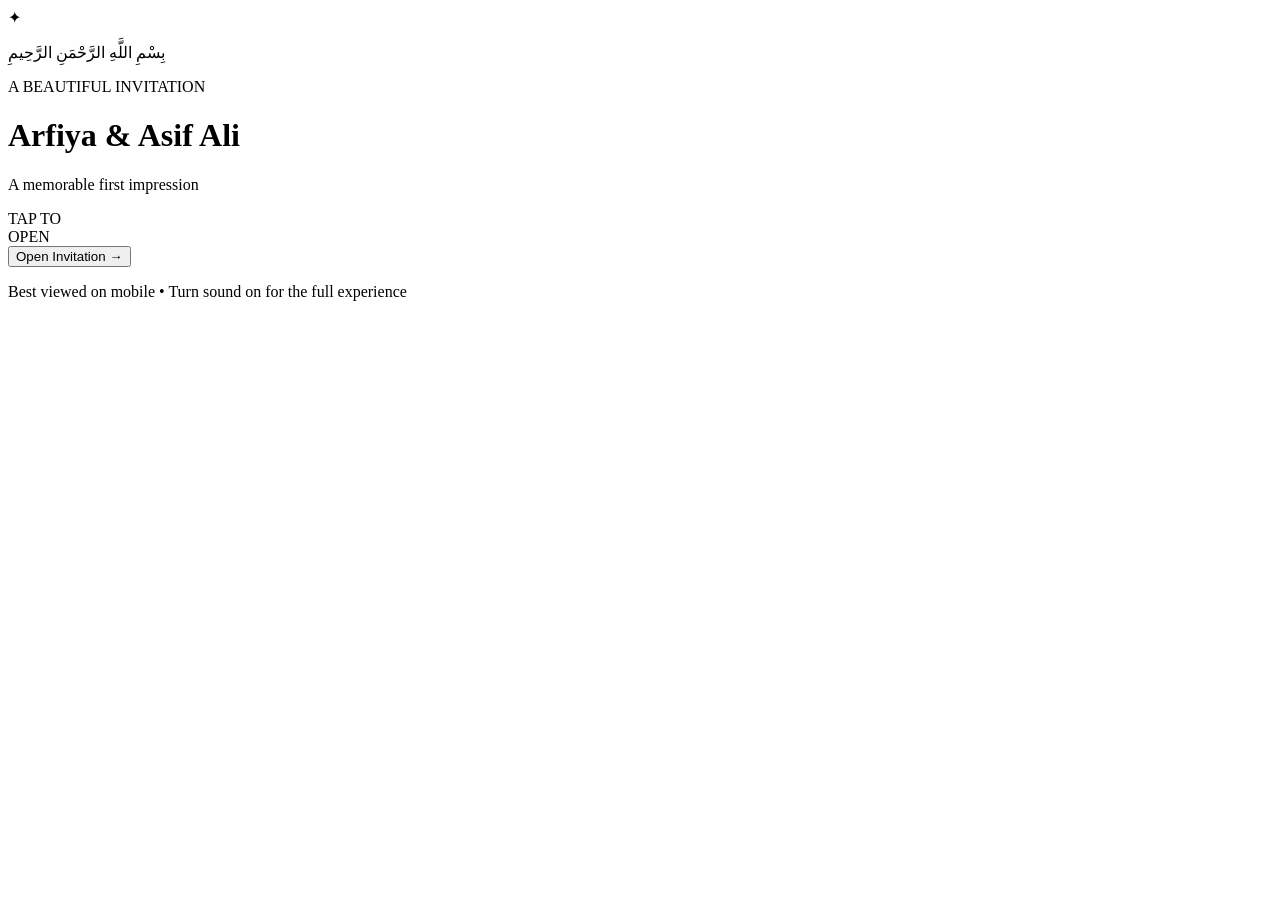
==== index.html @ 5c0d8fe0 "Add files via upload" ====
<!doctype html><html lang="en"><head><meta charset="utf-8"><meta name="viewport" content="width=device-width,initial-scale=1,viewport-fit=cover"><title>Arfiya & Asif Ali — Invitation</title><link rel="stylesheet" href="assets/css/style.css"><link rel="stylesheet" href="assets/css/responsive.css"></head><body class="paper-bg"><main class="screen cover-screen"><div class="ornament top">✦</div><p class="arabic">بِسْمِ اللَّهِ الرَّحْمَنِ الرَّحِيمِ</p><p class="eyebrow">A BEAUTIFUL INVITATION</p><h1 class="script">Arfiya <span>&amp;</span> Asif Ali</h1><p class="subtle">A memorable first impression</p><div class="envelope" id="envelope"><div class="seal">TAP TO<br>OPEN</div><div class="ribbon"></div></div><button class="primary" data-next="couple.html">Open Invitation <span>→</span></button><p class="tiny">Best viewed on mobile • Turn sound on for the full experience</p></main><script src="assets/js/app.js"></script></body></html>
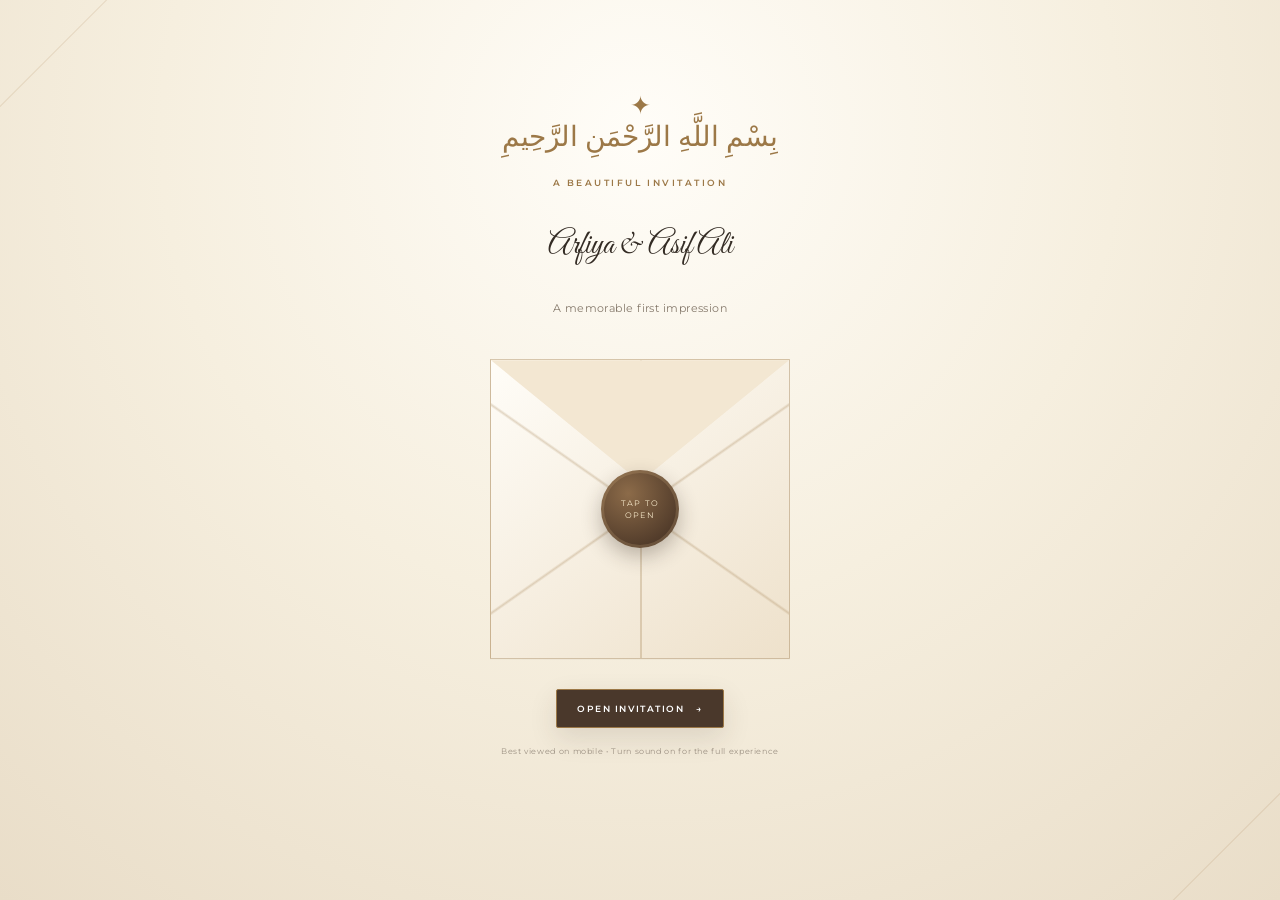
==== commit 008f8364: "Fix duplicate stylesheet link in index.html Removed duplicate stylesheet link in the head section." ====
--- a/index.html
+++ b/index.html
@@ -1 +1 @@
-<!doctype html><html lang="en"><head><meta charset="utf-8"><meta name="viewport" content="width=device-width,initial-scale=1,viewport-fit=cover"><title>Arfiya & Asif Ali — Invitation</title><link rel="stylesheet" href="assets/css/style.css"><link rel="stylesheet" href="assets/css/responsive.css"></head><body class="paper-bg"><main class="screen cover-screen"><div class="ornament top">✦</div><p class="arabic">بِسْمِ اللَّهِ الرَّحْمَنِ الرَّحِيمِ</p><p class="eyebrow">A BEAUTIFUL INVITATION</p><h1 class="script">Arfiya <span>&amp;</span> Asif Ali</h1><p class="subtle">A memorable first impression</p><div class="envelope" id="envelope"><div class="seal">TAP TO<br>OPEN</div><div class="ribbon"></div></div><button class="primary" data-next="couple.html">Open Invitation <span>→</span></button><p class="tiny">Best viewed on mobile • Turn sound on for the full experience</p></main><script src="assets/js/app.js"></script></body></html>
+<!doctype html><html lang="en"><head><meta charset="utf-8"><meta name="viewport" content="width=device-width,initial-scale=1,viewport-fit=cover"><title>Arfiya & Asif Ali — Invitation</title><link rel="stylesheet" href="assets/css/style.css"><link rel="stylesheet" href="assets/css/style.css"></head><body class="paper-bg"><main class="screen cover-screen"><div class="ornament top">✦</div><p class="arabic">بِسْمِ اللَّهِ الرَّحْمَنِ الرَّحِيمِ</p><p class="eyebrow">A BEAUTIFUL INVITATION</p><h1 class="script">Arfiya <span>&amp;</span> Asif Ali</h1><p class="subtle">A memorable first impression</p><div class="envelope" id="envelope"><div class="seal">TAP TO<br>OPEN</div><div class="ribbon"></div></div><button class="primary" data-next="couple.html">Open Invitation <span>→</span></button><p class="tiny">Best viewed on mobile • Turn sound on for the full experience</p></main><script src="assets/js/app.js"></script></body></html>
--- a/assets/css/style.css
+++ b/assets/css/style.css
@@ -0,0 +1,2 @@
+@import url('https://fonts.googleapis.com/css2?family=Cormorant+Garamond:wght@400;500;600;700&family=Great+Vibes&family=Montserrat:wght@400;500;600&display=swap');
+:root{--cream:#f7f0e2;--paper:#fbf7ed;--ink:#332b24;--muted:#85796b;--gold:#9c7847;--gold2:#c7a56e;--brown:#4a382b;--line:rgba(156,120,71,.32)}*{box-sizing:border-box}html,body{margin:0;min-height:100%;font-family:Montserrat,sans-serif;color:var(--ink);background:var(--cream)}body{overflow-x:hidden}.screen{min-height:100svh;width:100%;position:relative;display:flex;flex-direction:column;align-items:center;justify-content:center;text-align:center;padding:42px 20px 88px;overflow:hidden}.paper-bg{background:radial-gradient(circle at 50% 15%,#fffdf8 0,#f6efdf 48%,#e9ddc8 100%)}.cream{background:#f4ecdd}.dark{background:radial-gradient(circle at 50% 0,#69533c 0,#3b3027 55%,#251f1a 100%);color:#fff}.closing-bg{background:linear-gradient(140deg,#f0e4cf,#fbf7ee 50%,#e8d8bd)}.arabic{font:28px serif;color:var(--gold);margin:0 0 24px}.arabic-small{font:22px serif;color:var(--gold);margin-top:26px}.eyebrow{font-size:9px;letter-spacing:.28em;font-weight:600;color:var(--gold);margin:0 0 14px}.light{color:#d9c8ab}.serif{font-family:'Cormorant Garamond',serif;font-weight:500}.script{font-family:'Great Vibes',cursive;font-weight:400}.script span{font-family:'Cormorant Garamond',serif;font-style:italic}.big{font-size:clamp(62px,16vw,108px);line-height:.9;margin:8px 0 22px}.huge{font-size:clamp(65px,17vw,130px);line-height:.9}.subtle{font-size:11px;color:var(--muted);line-height:1.8;letter-spacing:.04em}.tiny{font-size:8px;color:#9b9082;letter-spacing:.08em;margin-top:18px}.date{font:600 24px 'Cormorant Garamond',serif;letter-spacing:.16em;color:var(--gold);margin:20px 0}.primary{display:inline-flex;align-items:center;justify-content:center;gap:12px;border:1px solid var(--gold);background:var(--brown);color:#fff;text-decoration:none;padding:13px 20px;border-radius:2px;text-transform:uppercase;font:600 9px Montserrat;letter-spacing:.16em;cursor:pointer;box-shadow:0 10px 28px rgba(60,43,30,.12);transition:.3s}.primary:hover{transform:translateY(-2px);background:#35271d}.cover-screen:before,.cover-screen:after{content:'';position:absolute;width:260px;height:260px;border:1px solid var(--line);transform:rotate(45deg);opacity:.55}.cover-screen:before{top:-170px;left:-170px}.cover-screen:after{bottom:-170px;right:-170px}.ornament{color:var(--gold);font-size:25px}.envelope{width:min(76vw,300px);height:300px;margin:30px 0;position:relative;background:linear-gradient(145deg,#fffdf8,#eee1cb);border:1px solid rgba(156,120,71,.45);box-shadow:0 25px 60px rgba(70,51,32,.16);clip-path:polygon(0 0,100% 0,100% 100%,0 100%)}.envelope:before{content:'';position:absolute;inset:0;background:linear-gradient(35deg,transparent 49.5%,rgba(156,120,71,.28) 50%,transparent 50.5%),linear-gradient(145deg,transparent 49.5%,rgba(156,120,71,.28) 50%,transparent 50.5%)}.envelope:after{content:'';position:absolute;left:0;right:0;top:0;height:52%;background:#f3e7d2;clip-path:polygon(0 0,100% 0,50% 78%);border-bottom:1px solid rgba(156,120,71,.28)}.seal{position:absolute;z-index:2;left:50%;top:50%;transform:translate(-50%,-50%);width:78px;height:78px;border-radius:50%;display:grid;place-items:center;background:radial-gradient(circle at 35% 30%,#8c6b49,#3c2a1f);color:#f7e9cb;font:8px Montserrat;letter-spacing:.15em;line-height:1.5;box-shadow:0 8px 20px rgba(50,35,25,.3),inset 0 0 0 3px rgba(219,187,133,.2)}.ribbon{position:absolute;left:50%;top:0;width:2px;height:100%;background:rgba(156,120,71,.28)}.hero-screen{background:radial-gradient(circle at 50% 35%,#fffaf0,#eee1ce 65%,#ddcdb2);isolation:isolate}.hero-screen:before,.hero-screen:after{content:'';position:absolute;width:340px;height:340px;border:1px solid rgba(156,120,71,.22);border-radius:50%;z-index:-1}.hero-screen:before{top:-190px;left:-180px}.hero-screen:after{bottom:-190px;right:-180px}.hero-art{height:125px;width:210px;position:relative;margin-bottom:20px}.swan{position:absolute;left:50%;top:30px;transform:translateX(-50%);font-size:86px;color:#d9c5a4;rotate:-15deg}.ring{position:absolute;right:25px;bottom:5px;font-size:45px;color:var(--gold2)}.line-flower{color:var(--gold);font-size:24px;margin:8px}.message-screen{justify-content:center}.photo-frame{width:min(90vw,470px);padding:60px 35px 45px;border:1px solid var(--line);background:linear-gradient(145deg,#fffdf8,#eee2cf);box-shadow:0 25px 65px rgba(66,48,32,.12);position:relative}.photo-frame:before{content:'';position:absolute;inset:10px;border:1px solid rgba(156,120,71,.17);pointer-events:none}.floral-corner{position:absolute;top:16px;left:20px;color:var(--gold);font-size:25px}.message-screen h2{font-size:47px;line-height:.95;margin:10px 0 20px}.message-screen .photo-frame>p:not(.eyebrow){font:16px/1.9 'Cormorant Garamond',serif;color:#65594d}.divider{color:var(--gold);margin:16px}.details-screen{background:linear-gradient(#f9f4e9,#eee3cf)}.title{font-size:clamp(48px,12vw,72px);margin:0 0 38px}.detail-list{width:min(92vw,600px);display:grid;gap:14px}.detail-list article{display:flex;align-items:center;text-align:left;padding:20px;border:1px solid var(--line);background:rgba(255,255,255,.4)}.icon{width:48px;color:var(--gold);font-size:26px}.detail-list b{display:block;font:600 24px 'Cormorant Garamond',serif}.detail-list small{display:block;color:var(--muted);font-size:10px;letter-spacing:.08em;margin-top:3px}.after-note{margin-top:25px;max-width:520px;color:var(--muted);font:15px/1.7 'Cormorant Garamond',serif}.after-note strong{display:block;color:var(--gold);font-size:20px}.reveal-screen{background:radial-gradient(circle at 50% 35%,#fffdf7,#eee1cf)}.heart-wrap{position:relative;width:190px;height:190px;display:grid;place-items:center;margin:5px 0 20px}.heart{border:0;background:transparent;color:#7c3e35;font-size:110px;line-height:1;cursor:pointer;filter:drop-shadow(0 12px 12px rgba(80,40,30,.15));animation:heartbeat 1.6s infinite}.spark{position:absolute;color:var(--gold);animation:float 2s infinite}.s1{left:5px;top:20px}.s2{right:8px;bottom:25px}.hidden-message{opacity:0;transform:translateY(10px);transition:.5s;font:21px/1.4 'Cormorant Garamond',serif;color:var(--muted);min-height:58px}.hidden-message.show{opacity:1;transform:none}.hidden-message strong{color:var(--gold);font-size:27px}.countdown-screen{background:radial-gradient(circle at 50% 25%,#796047,#3e3127 65%,#261f1a)}.light-text{color:#fff}.count-grid{width:min(94vw,680px);display:grid;grid-template-columns:repeat(4,1fr);border-top:1px solid rgba(255,255,255,.25);border-bottom:1px solid rgba(255,255,255,.25);margin:18px 0 35px}.count-grid div{padding:20px 5px;border-right:1px solid rgba(255,255,255,.13)}.count-grid div:last-child{border:0}.count-grid b{display:block;font:500 clamp(38px,9vw,68px) 'Cormorant Garamond',serif}.count-grid span{font-size:8px;letter-spacing:.18em;color:#cdbb9f}.quote-light{font:italic 22px 'Cormorant Garamond',serif;color:#e2d2b7}.quote-light small{font:10px Montserrat;letter-spacing:.12em}.events-screen{background:#faf5ea}.timeline{width:min(94vw,700px);text-align:left}.timeline article{display:grid;grid-template-columns:100px 24px 1fr;gap:16px;padding:25px 0;border-bottom:1px solid var(--line)}.time{font-size:9px;letter-spacing:.12em;color:var(--gold);text-align:right;padding-top:5px}.dot{width:11px;height:11px;border:1px solid var(--gold);border-radius:50%;margin:3px auto;position:relative}.dot:after{content:'';position:absolute;width:1px;height:90px;background:var(--line);top:10px;left:4px}.timeline article:last-child .dot:after{display:none}.timeline h2{font:600 30px 'Cormorant Garamond',serif;margin:0}.timeline p{font-size:11px;color:var(--muted);line-height:1.7;margin:4px 0}.venue-screen{background:linear-gradient(145deg,#f9f3e6,#eadcc6)}.map-card{width:min(94vw,680px);background:#fffaf0;border:1px solid var(--line);box-shadow:0 20px 50px rgba(63,46,30,.12)}.map-pattern{height:230px;background:radial-gradient(circle at 25% 30%,transparent 0 18%,rgba(156,120,71,.12) 18.5% 19%,transparent 19.5%),linear-gradient(25deg,transparent 48%,rgba(156,120,71,.13) 49% 50%,transparent 51%),linear-gradient(-20deg,transparent 48%,rgba(156,120,71,.10) 49% 50%,transparent 51%),#e9dfce;display:grid;place-items:center}.map-pattern span{font-size:55px;color:var(--gold)}.venue-copy{padding:35px 20px 45px}.venue-copy h1{font-size:45px;margin:0}.venue-copy p:not(.eyebrow){color:var(--muted);font-size:12px;margin:5px 0 25px}.rsvp-screen .max{max-width:500px}.rsvp-screen form{width:min(90vw,420px);display:grid;gap:12px;margin:22px 0}.rsvp-screen input,.rsvp-screen select{width:100%;padding:15px;border:1px solid var(--line);background:#fffaf0;color:var(--ink);font:12px Montserrat;outline:none}.success{margin-top:5px;color:var(--gold)!important}.closing-screen{background:radial-gradient(circle at 50% 30%,#fffdf8,#eee0ca);gap:6px}.pager{position:absolute;bottom:22px;left:0;right:0;display:flex;justify-content:center;gap:12px}.pager a{width:42px;height:34px;border:1px solid var(--line);display:grid;place-items:center;text-decoration:none;color:var(--gold);background:rgba(255,255,255,.38);font-size:18px;transition:.2s}.pager a:hover{background:var(--gold);color:#fff}.hidden{display:none!important}@keyframes heartbeat{0%,100%{transform:scale(1)}15%{transform:scale(1.12)}30%{transform:scale(1)}}@keyframes float{50%{transform:translateY(-9px) rotate(12deg)}}
--- a/assets/css/style.css
+++ b/assets/css/style.css
@@ -0,0 +1,2 @@
+@import url('https://fonts.googleapis.com/css2?family=Cormorant+Garamond:wght@400;500;600;700&family=Great+Vibes&family=Montserrat:wght@400;500;600&display=swap');
+:root{--cream:#f7f0e2;--paper:#fbf7ed;--ink:#332b24;--muted:#85796b;--gold:#9c7847;--gold2:#c7a56e;--brown:#4a382b;--line:rgba(156,120,71,.32)}*{box-sizing:border-box}html,body{margin:0;min-height:100%;font-family:Montserrat,sans-serif;color:var(--ink);background:var(--cream)}body{overflow-x:hidden}.screen{min-height:100svh;width:100%;position:relative;display:flex;flex-direction:column;align-items:center;justify-content:center;text-align:center;padding:42px 20px 88px;overflow:hidden}.paper-bg{background:radial-gradient(circle at 50% 15%,#fffdf8 0,#f6efdf 48%,#e9ddc8 100%)}.cream{background:#f4ecdd}.dark{background:radial-gradient(circle at 50% 0,#69533c 0,#3b3027 55%,#251f1a 100%);color:#fff}.closing-bg{background:linear-gradient(140deg,#f0e4cf,#fbf7ee 50%,#e8d8bd)}.arabic{font:28px serif;color:var(--gold);margin:0 0 24px}.arabic-small{font:22px serif;color:var(--gold);margin-top:26px}.eyebrow{font-size:9px;letter-spacing:.28em;font-weight:600;color:var(--gold);margin:0 0 14px}.light{color:#d9c8ab}.serif{font-family:'Cormorant Garamond',serif;font-weight:500}.script{font-family:'Great Vibes',cursive;font-weight:400}.script span{font-family:'Cormorant Garamond',serif;font-style:italic}.big{font-size:clamp(62px,16vw,108px);line-height:.9;margin:8px 0 22px}.huge{font-size:clamp(65px,17vw,130px);line-height:.9}.subtle{font-size:11px;color:var(--muted);line-height:1.8;letter-spacing:.04em}.tiny{font-size:8px;color:#9b9082;letter-spacing:.08em;margin-top:18px}.date{font:600 24px 'Cormorant Garamond',serif;letter-spacing:.16em;color:var(--gold);margin:20px 0}.primary{display:inline-flex;align-items:center;justify-content:center;gap:12px;border:1px solid var(--gold);background:var(--brown);color:#fff;text-decoration:none;padding:13px 20px;border-radius:2px;text-transform:uppercase;font:600 9px Montserrat;letter-spacing:.16em;cursor:pointer;box-shadow:0 10px 28px rgba(60,43,30,.12);transition:.3s}.primary:hover{transform:translateY(-2px);background:#35271d}.cover-screen:before,.cover-screen:after{content:'';position:absolute;width:260px;height:260px;border:1px solid var(--line);transform:rotate(45deg);opacity:.55}.cover-screen:before{top:-170px;left:-170px}.cover-screen:after{bottom:-170px;right:-170px}.ornament{color:var(--gold);font-size:25px}.envelope{width:min(76vw,300px);height:300px;margin:30px 0;position:relative;background:linear-gradient(145deg,#fffdf8,#eee1cb);border:1px solid rgba(156,120,71,.45);box-shadow:0 25px 60px rgba(70,51,32,.16);clip-path:polygon(0 0,100% 0,100% 100%,0 100%)}.envelope:before{content:'';position:absolute;inset:0;background:linear-gradient(35deg,transparent 49.5%,rgba(156,120,71,.28) 50%,transparent 50.5%),linear-gradient(145deg,transparent 49.5%,rgba(156,120,71,.28) 50%,transparent 50.5%)}.envelope:after{content:'';position:absolute;left:0;right:0;top:0;height:52%;background:#f3e7d2;clip-path:polygon(0 0,100% 0,50% 78%);border-bottom:1px solid rgba(156,120,71,.28)}.seal{position:absolute;z-index:2;left:50%;top:50%;transform:translate(-50%,-50%);width:78px;height:78px;border-radius:50%;display:grid;place-items:center;background:radial-gradient(circle at 35% 30%,#8c6b49,#3c2a1f);color:#f7e9cb;font:8px Montserrat;letter-spacing:.15em;line-height:1.5;box-shadow:0 8px 20px rgba(50,35,25,.3),inset 0 0 0 3px rgba(219,187,133,.2)}.ribbon{position:absolute;left:50%;top:0;width:2px;height:100%;background:rgba(156,120,71,.28)}.hero-screen{background:radial-gradient(circle at 50% 35%,#fffaf0,#eee1ce 65%,#ddcdb2);isolation:isolate}.hero-screen:before,.hero-screen:after{content:'';position:absolute;width:340px;height:340px;border:1px solid rgba(156,120,71,.22);border-radius:50%;z-index:-1}.hero-screen:before{top:-190px;left:-180px}.hero-screen:after{bottom:-190px;right:-180px}.hero-art{height:125px;width:210px;position:relative;margin-bottom:20px}.swan{position:absolute;left:50%;top:30px;transform:translateX(-50%);font-size:86px;color:#d9c5a4;rotate:-15deg}.ring{position:absolute;right:25px;bottom:5px;font-size:45px;color:var(--gold2)}.line-flower{color:var(--gold);font-size:24px;margin:8px}.message-screen{justify-content:center}.photo-frame{width:min(90vw,470px);padding:60px 35px 45px;border:1px solid var(--line);background:linear-gradient(145deg,#fffdf8,#eee2cf);box-shadow:0 25px 65px rgba(66,48,32,.12);position:relative}.photo-frame:before{content:'';position:absolute;inset:10px;border:1px solid rgba(156,120,71,.17);pointer-events:none}.floral-corner{position:absolute;top:16px;left:20px;color:var(--gold);font-size:25px}.message-screen h2{font-size:47px;line-height:.95;margin:10px 0 20px}.message-screen .photo-frame>p:not(.eyebrow){font:16px/1.9 'Cormorant Garamond',serif;color:#65594d}.divider{color:var(--gold);margin:16px}.details-screen{background:linear-gradient(#f9f4e9,#eee3cf)}.title{font-size:clamp(48px,12vw,72px);margin:0 0 38px}.detail-list{width:min(92vw,600px);display:grid;gap:14px}.detail-list article{display:flex;align-items:center;text-align:left;padding:20px;border:1px solid var(--line);background:rgba(255,255,255,.4)}.icon{width:48px;color:var(--gold);font-size:26px}.detail-list b{display:block;font:600 24px 'Cormorant Garamond',serif}.detail-list small{display:block;color:var(--muted);font-size:10px;letter-spacing:.08em;margin-top:3px}.after-note{margin-top:25px;max-width:520px;color:var(--muted);font:15px/1.7 'Cormorant Garamond',serif}.after-note strong{display:block;color:var(--gold);font-size:20px}.reveal-screen{background:radial-gradient(circle at 50% 35%,#fffdf7,#eee1cf)}.heart-wrap{position:relative;width:190px;height:190px;display:grid;place-items:center;margin:5px 0 20px}.heart{border:0;background:transparent;color:#7c3e35;font-size:110px;line-height:1;cursor:pointer;filter:drop-shadow(0 12px 12px rgba(80,40,30,.15));animation:heartbeat 1.6s infinite}.spark{position:absolute;color:var(--gold);animation:float 2s infinite}.s1{left:5px;top:20px}.s2{right:8px;bottom:25px}.hidden-message{opacity:0;transform:translateY(10px);transition:.5s;font:21px/1.4 'Cormorant Garamond',serif;color:var(--muted);min-height:58px}.hidden-message.show{opacity:1;transform:none}.hidden-message strong{color:var(--gold);font-size:27px}.countdown-screen{background:radial-gradient(circle at 50% 25%,#796047,#3e3127 65%,#261f1a)}.light-text{color:#fff}.count-grid{width:min(94vw,680px);display:grid;grid-template-columns:repeat(4,1fr);border-top:1px solid rgba(255,255,255,.25);border-bottom:1px solid rgba(255,255,255,.25);margin:18px 0 35px}.count-grid div{padding:20px 5px;border-right:1px solid rgba(255,255,255,.13)}.count-grid div:last-child{border:0}.count-grid b{display:block;font:500 clamp(38px,9vw,68px) 'Cormorant Garamond',serif}.count-grid span{font-size:8px;letter-spacing:.18em;color:#cdbb9f}.quote-light{font:italic 22px 'Cormorant Garamond',serif;color:#e2d2b7}.quote-light small{font:10px Montserrat;letter-spacing:.12em}.events-screen{background:#faf5ea}.timeline{width:min(94vw,700px);text-align:left}.timeline article{display:grid;grid-template-columns:100px 24px 1fr;gap:16px;padding:25px 0;border-bottom:1px solid var(--line)}.time{font-size:9px;letter-spacing:.12em;color:var(--gold);text-align:right;padding-top:5px}.dot{width:11px;height:11px;border:1px solid var(--gold);border-radius:50%;margin:3px auto;position:relative}.dot:after{content:'';position:absolute;width:1px;height:90px;background:var(--line);top:10px;left:4px}.timeline article:last-child .dot:after{display:none}.timeline h2{font:600 30px 'Cormorant Garamond',serif;margin:0}.timeline p{font-size:11px;color:var(--muted);line-height:1.7;margin:4px 0}.venue-screen{background:linear-gradient(145deg,#f9f3e6,#eadcc6)}.map-card{width:min(94vw,680px);background:#fffaf0;border:1px solid var(--line);box-shadow:0 20px 50px rgba(63,46,30,.12)}.map-pattern{height:230px;background:radial-gradient(circle at 25% 30%,transparent 0 18%,rgba(156,120,71,.12) 18.5% 19%,transparent 19.5%),linear-gradient(25deg,transparent 48%,rgba(156,120,71,.13) 49% 50%,transparent 51%),linear-gradient(-20deg,transparent 48%,rgba(156,120,71,.10) 49% 50%,transparent 51%),#e9dfce;display:grid;place-items:center}.map-pattern span{font-size:55px;color:var(--gold)}.venue-copy{padding:35px 20px 45px}.venue-copy h1{font-size:45px;margin:0}.venue-copy p:not(.eyebrow){color:var(--muted);font-size:12px;margin:5px 0 25px}.rsvp-screen .max{max-width:500px}.rsvp-screen form{width:min(90vw,420px);display:grid;gap:12px;margin:22px 0}.rsvp-screen input,.rsvp-screen select{width:100%;padding:15px;border:1px solid var(--line);background:#fffaf0;color:var(--ink);font:12px Montserrat;outline:none}.success{margin-top:5px;color:var(--gold)!important}.closing-screen{background:radial-gradient(circle at 50% 30%,#fffdf8,#eee0ca);gap:6px}.pager{position:absolute;bottom:22px;left:0;right:0;display:flex;justify-content:center;gap:12px}.pager a{width:42px;height:34px;border:1px solid var(--line);display:grid;place-items:center;text-decoration:none;color:var(--gold);background:rgba(255,255,255,.38);font-size:18px;transition:.2s}.pager a:hover{background:var(--gold);color:#fff}.hidden{display:none!important}@keyframes heartbeat{0%,100%{transform:scale(1)}15%{transform:scale(1.12)}30%{transform:scale(1)}}@keyframes float{50%{transform:translateY(-9px) rotate(12deg)}}
